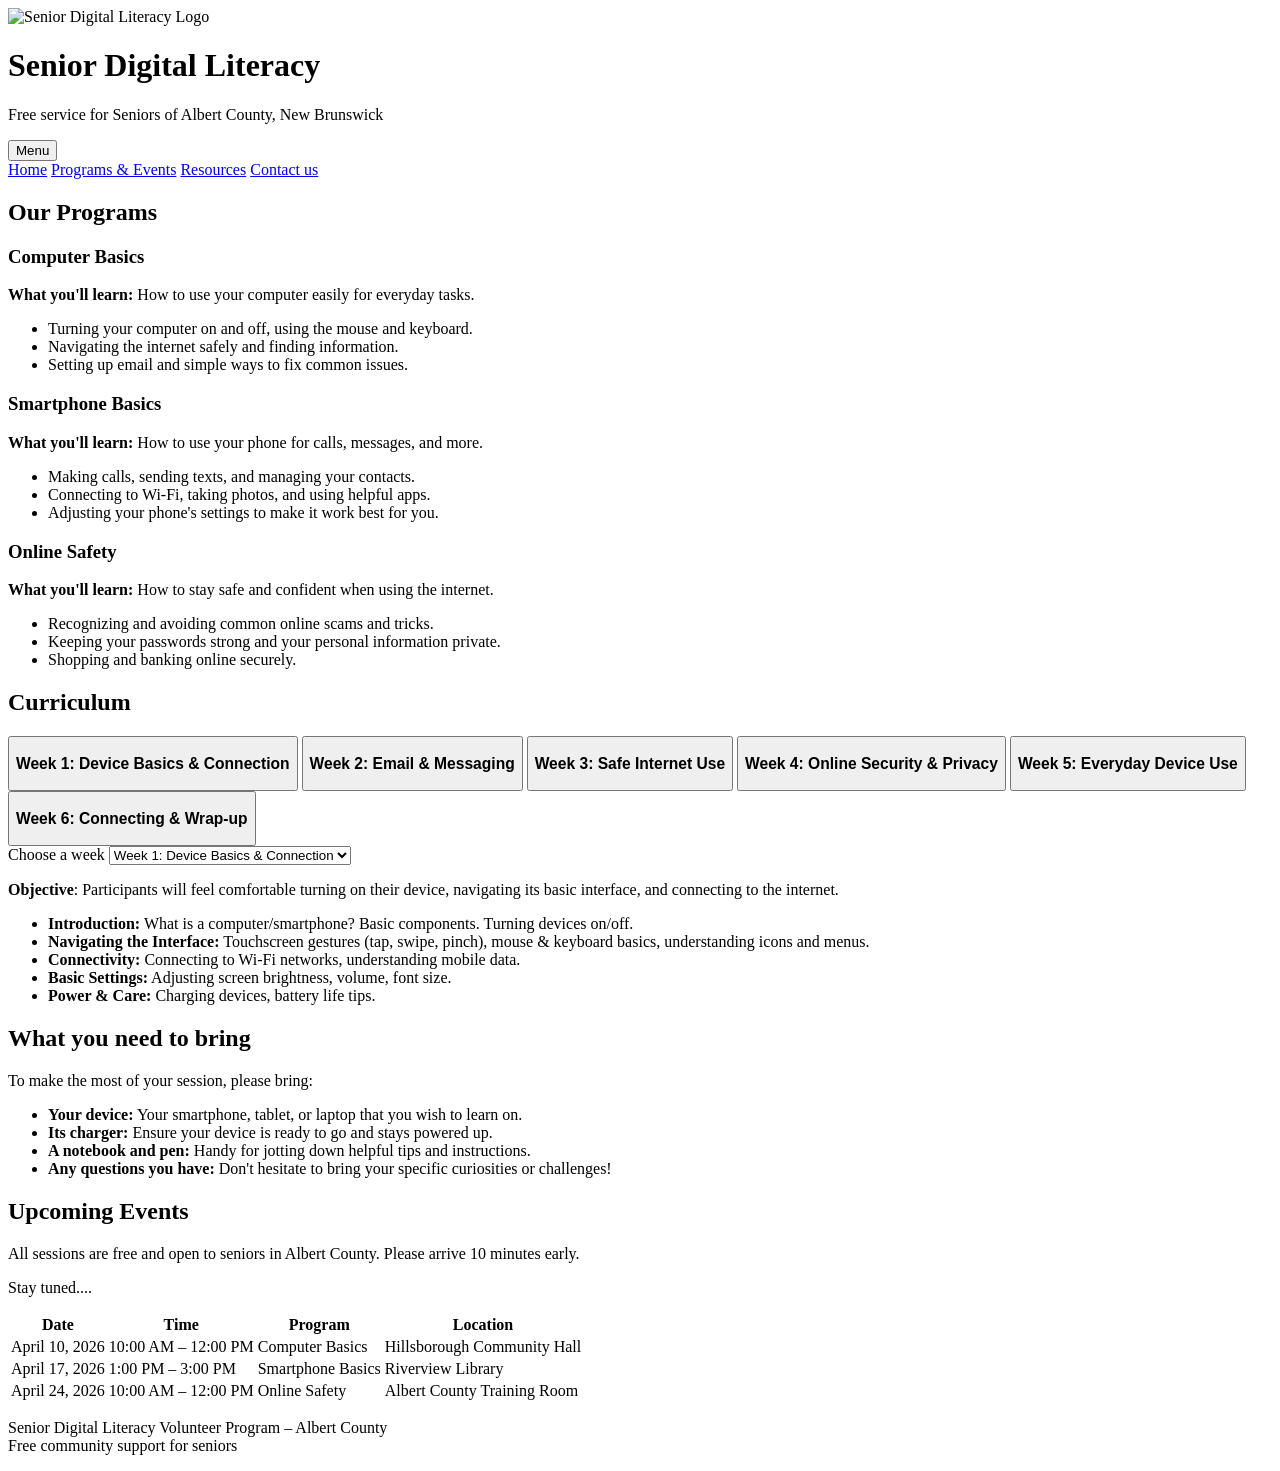
==== programs/index.html @ 71c2dc78 "test" ====
﻿<!doctype html>
<html lang="en">
<head>
    <meta charset="UTF-8" />
    <meta name="viewport" content="width=device-width, initial-scale=1.0" />
    <title>Programs & Events – Senior Digital Literacy</title>
    <meta name="description"
          content="Program details and upcoming events for Senior Digital Literacy in Albert County." />
    <link rel="stylesheet" href="assets/main.css" />
</head>
<body>
    <header>
        <div class="header-list">
            <img src="assets/logo2.png" alt="Senior Digital Literacy Logo" />
            <div class="header-hero-wrapper">
                <h1>Senior Digital Literacy</h1>
                <p> Free service for Seniors of Albert County, New Brunswick</p>

            </div>
        </div>
    </header>

    <nav class="site-nav">
        <button class="nav-toggle" type="button" aria-expanded="false" aria-controls="site-nav-links">
            <span class="nav-toggle-icon" aria-hidden="true"></span>
            <span class="nav-toggle-text">Menu</span>
        </button>
        <div id="site-nav-links" class="nav-links">
            <a href="/">Home</a>
            <a href="/programs/">Programs & Events</a>
            <a href="/resources/">Resources</a>
            <a href="/#contact">Contact us</a>
        </div>
    </nav>

    <section id="programs" role="region" aria-label="Our Programs">
        <h2>Our Programs</h2>
        <div class="program-details">
            <div id="computer-basics" class="program-card">
                <h3>Computer Basics</h3>
                <p><strong>What you'll learn:</strong> How to use your computer easily for everyday tasks.</p>
                <ul>
                    <li>Turning your computer on and off, using the mouse and keyboard.</li>
                    <li>Navigating the internet safely and finding information.</li>
                    <li>Setting up email and simple ways to fix common issues.</li>
                </ul>
            </div>

            <div id="smartphone-basics" class="program-card">
                <h3>Smartphone Basics</h3>
                <p><strong>What you'll learn:</strong> How to use your phone for calls, messages, and more.</p>
                <ul>
                    <li>Making calls, sending texts, and managing your contacts.</li>
                    <li>Connecting to Wi-Fi, taking photos, and using helpful apps.</li>
                    <li>Adjusting your phone's settings to make it work best for you.</li>
                </ul>
            </div>

            <div id="online-safety" class="program-card">
                <h3>Online Safety</h3>
                <p><strong>What you'll learn:</strong> How to stay safe and confident when using the internet.</p>
                <ul>
                    <li>Recognizing and avoiding common online scams and tricks.</li>
                    <li>Keeping your passwords strong and your personal information private.</li>
                    <li>Shopping and banking online securely.</li>
                </ul>
            </div>
        </div>
    </section>

    <section id="curriculum" role="region" aria-label="Curriculum">
        <h2>Curriculum</h2>
        <div class="curriculum-tabs" data-tabs>
            <div class="tab-list" role="tablist" aria-label="Curriculum weeks">
                <button class="tab-button" type="button" role="tab" id="tab-week-1" aria-controls="panel-week-1" aria-selected="true">
                    <h3>Week 1: Device Basics & Connection</h3>
                </button>
                <button class="tab-button" type="button" role="tab" id="tab-week-2" aria-controls="panel-week-2" aria-selected="false">
                    <h3>Week 2: Email & Messaging</h3>
                </button>
                <button class="tab-button" type="button" role="tab" id="tab-week-3" aria-controls="panel-week-3" aria-selected="false">
                    <h3>Week 3: Safe Internet Use</h3>
                </button>
                <button class="tab-button" type="button" role="tab" id="tab-week-4" aria-controls="panel-week-4" aria-selected="false">
                    <h3>Week 4: Online Security & Privacy</h3>
                </button>
                <button class="tab-button" type="button" role="tab" id="tab-week-5" aria-controls="panel-week-5" aria-selected="false">
                    <h3>Week 5: Everyday Device Use</h3>
                </button>
                <button class="tab-button" type="button" role="tab" id="tab-week-6" aria-controls="panel-week-6" aria-selected="false">
                    <h3>Week 6: Connecting & Wrap-up</h3>
                </button>
            </div>

            <label class="tab-select-label" for="curriculum-select">Choose a week</label>
            <select id="curriculum-select" class="tab-select" aria-label="Choose a week">
                <option value="panel-week-1">Week 1: Device Basics & Connection</option>
                <option value="panel-week-2">Week 2: Email & Messaging</option>
                <option value="panel-week-3">Week 3: Safe Internet Use</option>
                <option value="panel-week-4">Week 4: Online Security & Privacy</option>
                <option value="panel-week-5">Week 5: Everyday Device Use</option>
                <option value="panel-week-6">Week 6: Connecting & Wrap-up</option>
            </select>

            <div class="tab-panel" role="tabpanel" id="panel-week-1" aria-labelledby="tab-week-1">
                <p><strong>Objective</strong>: Participants will feel comfortable turning on their device, navigating its basic interface, and connecting to the internet.</p>
                <ul>
                    <li><strong>Introduction:</strong> What is a computer/smartphone? Basic components. Turning devices on/off.</li>
                    <li><strong>Navigating the Interface:</strong> Touchscreen gestures (tap, swipe, pinch), mouse & keyboard basics, understanding icons and menus.</li>
                    <li><strong>Connectivity:</strong> Connecting to Wi-Fi networks, understanding mobile data.</li>
                    <li><strong>Basic Settings:</strong> Adjusting screen brightness, volume, font size.</li>
                    <li><strong>Power & Care:</strong> Charging devices, battery life tips.</li>
                </ul>
            </div>
            <div class="tab-panel" role="tabpanel" id="panel-week-2" aria-labelledby="tab-week-2" hidden>
                <p><strong>Objective</strong>: Participants will be able to send and receive emails and messages, and manage their contacts.</p>
                <ul>
                    <li><strong>Email Basics:</strong> Setting up an email account, composing, sending, receiving, replying, forwarding.</li>
                    <li><strong>Texting (SMS/MMS):</strong> Sending and receiving text messages on a smartphone.</li>
                    <li><strong>Messaging Apps:</strong> Introduction to apps (e.g., WhatsApp), sending messages, photos, voice notes.</li>
                    <li><strong>Managing Contacts:</strong> Adding, editing, and finding contacts.</li>
                </ul>
            </div>
            <div class="tab-panel" role="tabpanel" id="panel-week-3" aria-labelledby="tab-week-3" hidden>
                <p><strong>Objective</strong>: Participants will be able to navigate the internet to find information and understand the importance of online safety.</p>
                <ul>
                    <li><strong>What is the Internet?:</strong> How to open and use a web browser.</li>
                    <li><strong>Searching for Information:</strong> Using search engines (e.g., Google), effective search terms.</li>
                    <li><strong>Understanding Websites:</strong> Identifying reliable sources, recognizing different types of websites.</li>
                    <li><strong>Introduction to Online Safety:</strong> Why safety is crucial, understanding basic risks.</li>
                </ul>
            </div>
            <div class="tab-panel" role="tabpanel" id="panel-week-4" aria-labelledby="tab-week-4" hidden>
                <p><strong>Objective</strong>: Participants will be equipped to identify common online threats and take steps to protect their personal information.</p>
                <ul>
                    <li><strong>Recognizing Common Scams:</strong> Phishing emails, suspicious phone calls, fake links.</li>
                    <li><strong>Strong Passwords:</strong> Creating and managing secure passwords.</li>
                    <li><strong>Online Privacy:</strong> Understanding what information you share, basic privacy settings.</li>
                    <li><strong>Secure Online Transactions:</strong> Safe practices for online banking and shopping.</li>
                </ul>
            </div>
            <div class="tab-panel" role="tabpanel" id="panel-week-5" aria-labelledby="tab-week-5" hidden>
                <p><strong>Objective</strong>: Participants will be able to use their devices for practical tasks like managing photos, getting directions, and finding information.</p>
                <ul>
                    <li><strong>Photos & Videos:</strong> Taking, viewing, organizing, and deleting media.</li>
                    <li><strong>Maps & Navigation:</strong> Using map applications to find locations and get directions.</li>
                    <li><strong>Accessing Information:</strong> Reading news, checking weather, finding local services online.</li>
                    <li><strong>Introduction to Apps:</strong> What are apps? How to download and uninstall them safely from app stores.</li>
                </ul>
            </div>
            <div class="tab-panel" role="tabpanel" id="panel-week-6" aria-labelledby="tab-week-6" hidden>
                <p><strong>Objective</strong>: Participants will be able to connect with others via video calls, feel more confident troubleshooting basic issues, and know where to find further resources.</p>
                <ul>
                    <li><strong>Video Calls:</strong> Using platforms like WhatsApp, FaceTime, or Facebook Messenger to connect with family and friends.</li>
                    <li><strong>Review & Consolidation:</strong> Recap of key skills learned throughout the course.</li>
                    <li><strong>Troubleshooting Common Issues:</strong> Simple fixes for slow devices, frozen apps, connectivity problems.</li>
                    <li><strong>Useful Online Resources:</strong> Exploring helpful websites for hobbies, health, etc.</li>
                    <li><strong>Course Wrap-up:</strong> Open Q&A, certificate presentation, and encouragement for continued learning.</li>
                </ul>
            </div>
        </div>
    </section>

    <section id="whatToBring" role="region" aria-label="What you need to bring">
        <h2>What you need to bring</h2>
        <p>   To make the most of your session, please bring:</p>
        <ul>
            <li> <strong>Your device:</strong> Your smartphone, tablet, or laptop that you wish to learn on.</li>
            <li>
                <strong>
                    Its charger:
                </strong> Ensure your device is ready to go and stays powered up.
            </li>
            <li>
                <strong>
                    A notebook and pen:
                </strong> Handy for jotting down helpful tips and instructions.
            </li>
            <li> <strong>    Any questions you have:</strong> Don't hesitate to bring your specific curiosities or challenges!</li>
        </ul>
    </section>

    <section id="events" role="region" aria-label="Upcoming Events">
        <h2>Upcoming Events</h2>
        <p>All sessions are free and open to seniors in Albert County. Please arrive 10 minutes early.</p>
        <p>Stay tuned....</p>

        <table class="events-table">
            <thead>
                <tr>
                    <th>Date</th>
                    <th>Time</th>
                    <th>Program</th>
                    <th>Location</th>
                </tr>
            </thead>
            <tbody>
                <tr>
                    <td>April 10, 2026</td>
                    <td>10:00 AM – 12:00 PM</td>
                    <td>Computer Basics</td>
                    <td>Hillsborough Community Hall</td>
                </tr>
                <tr>
                    <td>April 17, 2026</td>
                    <td>1:00 PM – 3:00 PM</td>
                    <td>Smartphone Basics</td>
                    <td>Riverview Library</td>
                </tr>
                <tr>
                    <td>April 24, 2026</td>
                    <td>10:00 AM – 12:00 PM</td>
                    <td>Online Safety</td>
                    <td>Albert County Training Room</td>
                </tr>
            </tbody>
        </table>
    </section>

    <footer>
        <p>
            Senior Digital Literacy Volunteer Program – Albert County<br />
            Free community support for seniors
        </p>
    </footer>
    <script src="assets/programs.js"></script>

</body>
</html>
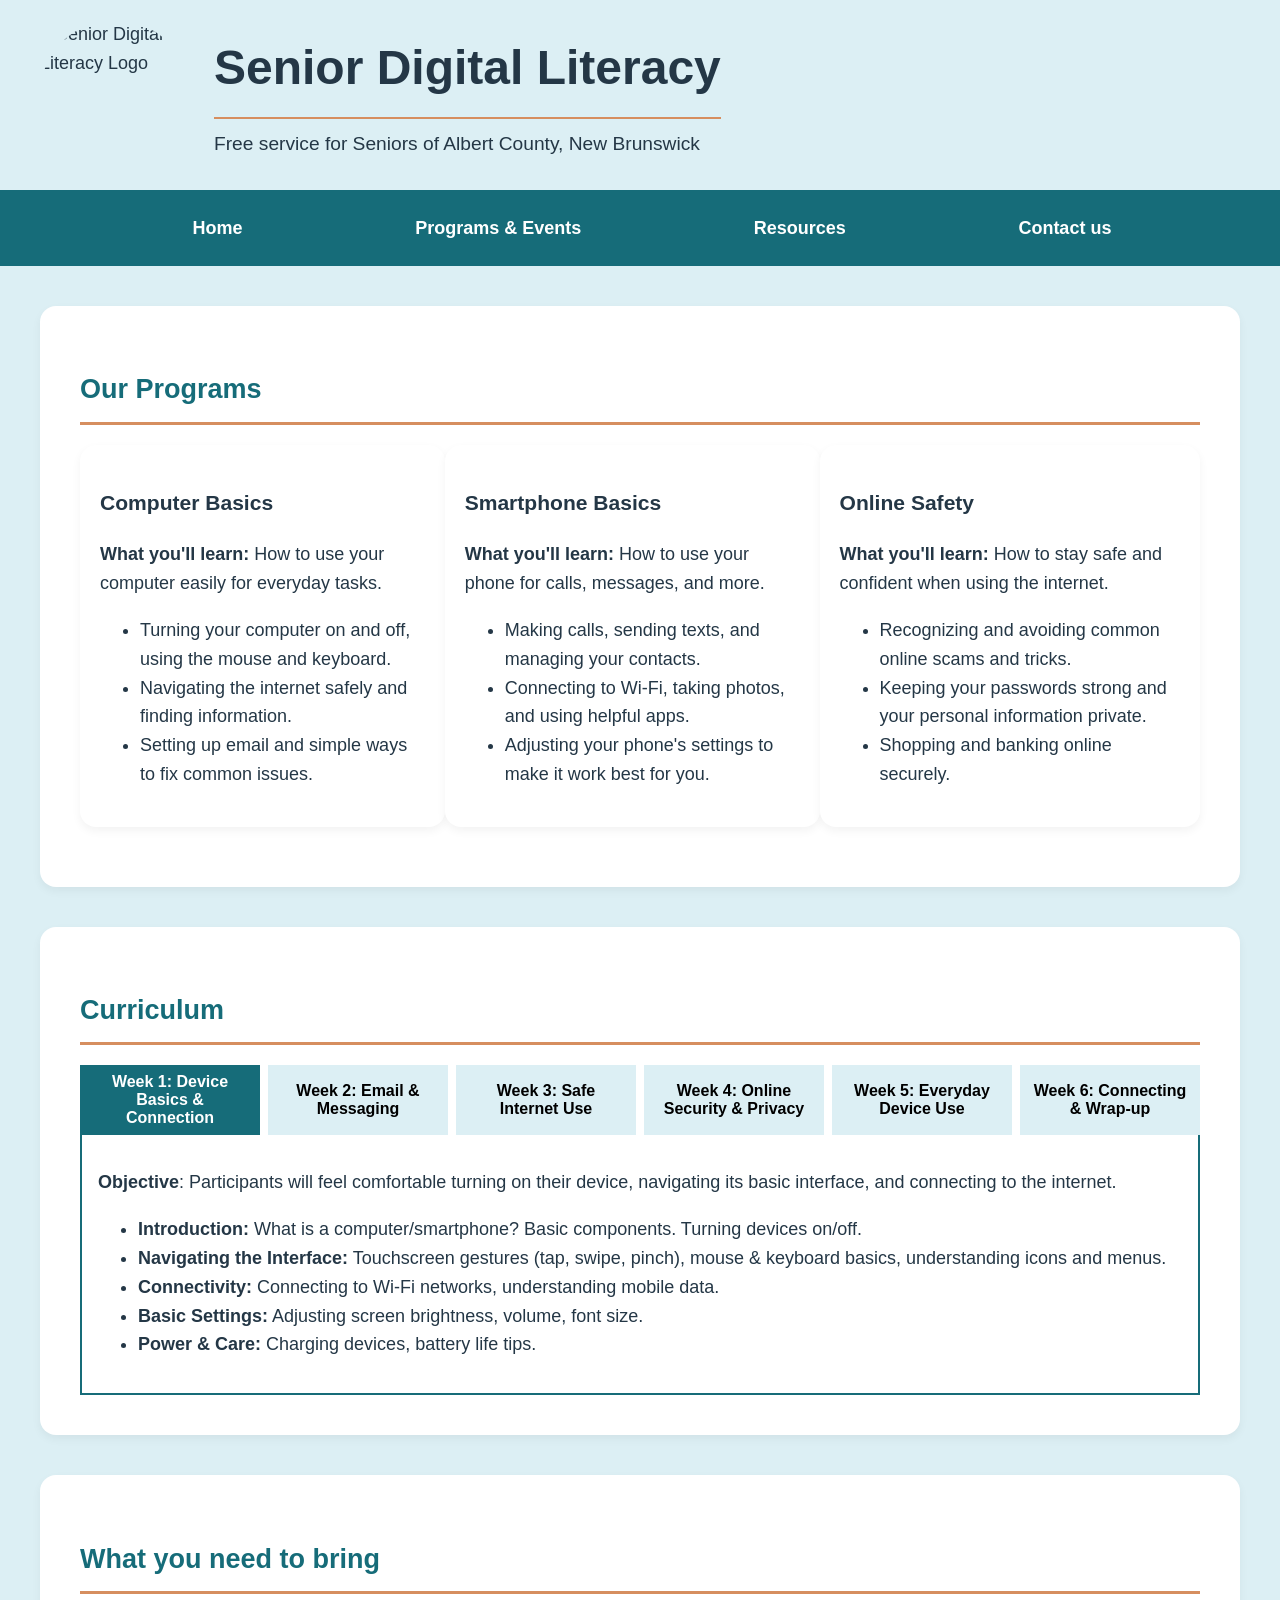
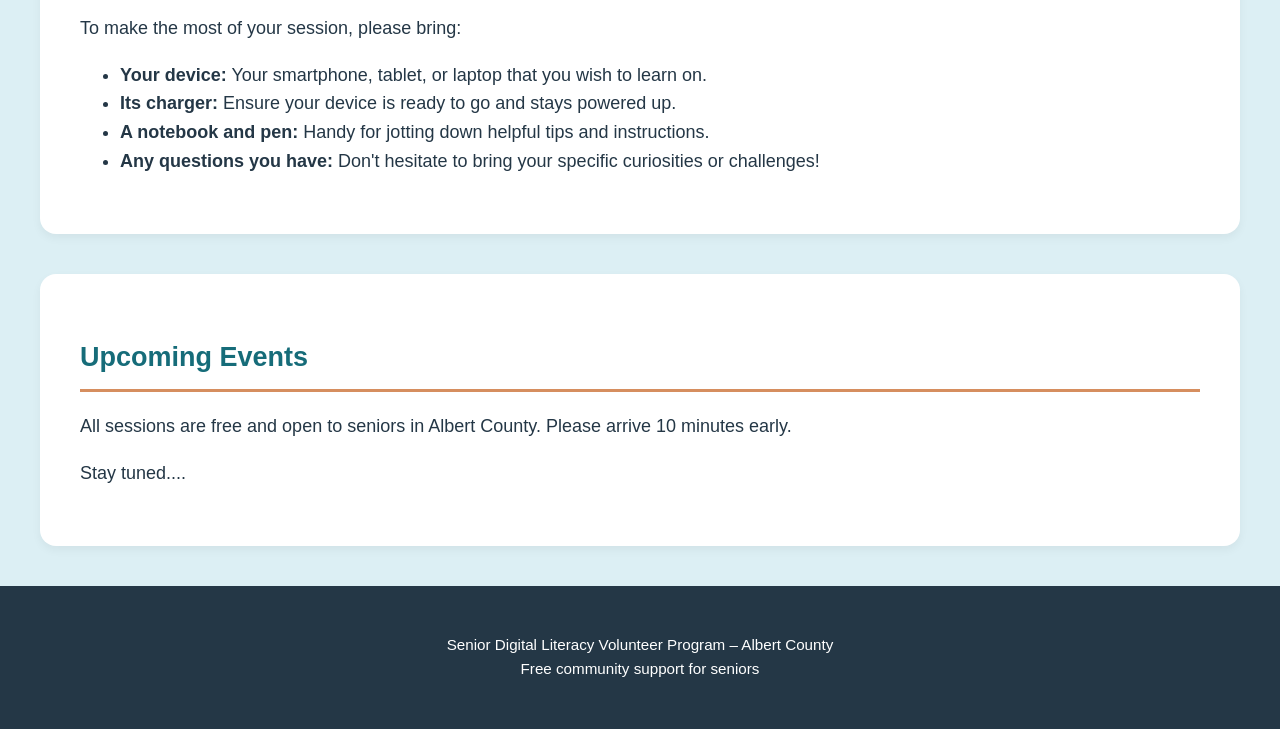
==== commit b943f9d5: "fixing styling" ====
--- a/programs/index.html
+++ b/programs/index.html
@@ -6,7 +6,7 @@
     <title>Programs & Events – Senior Digital Literacy</title>
     <meta name="description"
           content="Program details and upcoming events for Senior Digital Literacy in Albert County." />
-    <link rel="stylesheet" href="assets/main.css" />
+    <link rel="stylesheet" href="/assets/main.css" />
 </head>
 <body>
     <header>
@@ -26,10 +26,10 @@
             <span class="nav-toggle-text">Menu</span>
         </button>
         <div id="site-nav-links" class="nav-links">
-            <a href="/">Home</a>
-            <a href="/programs/">Programs & Events</a>
-            <a href="/resources/">Resources</a>
-            <a href="/#contact">Contact us</a>
+            <a href="../">Home</a>
+            <a href="../programs/">Programs & Events</a>
+            <a href="../resources/">Resources</a>
+            <a href="../#contact">Contact us</a>
         </div>
     </nav>
 
--- a/assets/main.css
+++ b/assets/main.css
@@ -0,0 +1,718 @@
+/* ==========================================================================
+   Root Variables
+   ========================================================================== */
+:root {
+  --accent-green: #4aa389; /* accesible green */
+  --accent-peach: #d68e5f; /* accessible peach */
+  --dark-text: #243746;
+  --light-bg: #dceff4;
+  --primary: #166c79; /* accessible teal for white background */
+  --white: #ffffff;
+}
+
+/* ==========================================================================
+   Base / Reset
+   ========================================================================== */
+* {
+  box-sizing: border-box;
+}
+
+body {
+  background-color: var(--light-bg)!important;
+  color: var(--dark-text)!important;
+  font-family: "Segoe UI", Tahoma, Geneva, Verdana, sans-serif;
+  font-size: 18px!important;
+  line-height: 1.6;
+  margin: 0;
+}
+
+/* ==========================================================================
+   Header
+   ========================================================================== */
+header {
+  align-items: center;
+  box-shadow: 0 2px 6px rgba(0, 0, 0, 0.05);
+  display: flex;
+  gap: 1.5rem;
+  padding: 20px 40px;
+}
+
+header h1 {
+  font-size: 48px;
+  margin: 0;
+}
+
+header img {
+  border-radius: 50%;
+  height: 150px;
+  width: 150px;
+}
+
+.header-hero-wrapper {
+  display: flex;
+  flex-direction: column;
+  justify-content: center;
+}
+
+.header-list {
+  align-items: center;
+  display: flex;
+  gap: 1.5rem;
+}
+
+  .header-list p {
+    border-top: 2px solid var(--accent-peach);
+    color: var(--dark-text);
+    font-size: 1.2rem;
+    margin: 0;
+    margin-top: 10px;
+    padding-top: 10px;
+  }
+
+/* ==========================================================================
+   Navigation
+   ========================================================================== */
+nav {
+  background: var(--primary);
+  padding: 1rem;
+  text-align: left;
+  padding-left: 40px;
+
+}
+
+.nav-links {
+  display: grid;
+  grid-template-columns: repeat(4, auto);
+  column-gap: 20px;
+  justify-content: space-evenly;
+}
+
+.nav-toggle {
+  align-items: center;
+  background: transparent !important;
+  border: 2px solid var(--accent-peach);
+  color: var(--white);
+  display: none;
+  font-weight: bold;
+  gap: 0.5rem;
+  margin: 0;
+  padding: 0.4rem 0.75rem;
+}
+
+.nav-toggle-icon {
+  background: var(--white);
+  display: inline-block;
+  height: 2px;
+  position: relative;
+  width: 24px;
+}
+
+.nav-toggle-icon::before,
+.nav-toggle-icon::after {
+  background: var(--white);
+  content: "";
+  height: 2px;
+  left: 0;
+  position: absolute;
+  width: 24px;
+}
+
+.nav-toggle-icon::before {
+  top: -7px;
+}
+
+.nav-toggle-icon::after {
+  top: 7px;
+}
+
+nav a {
+  color: var(--white);
+  font-weight: bold;
+  text-decoration: none;
+  min-width: 44px;
+  min-height: 44px;
+  display: inline-flex;
+  align-items: center;
+}
+nav a:hover {
+  text-decoration: underline;
+}
+
+/* ==========================================================================
+   Hero
+   ========================================================================== */
+.hero {
+  background: var(--white);
+  border: 2px solid var(--bs-gray-200);
+  border-radius: 16px;
+  box-shadow: 0 4px 10px rgba(0, 0, 0, 0.05);
+  display: grid;
+  grid-template-columns: repeat(2, auto);
+  column-gap: 20px;
+  text-align: center;
+  margin: 40px;
+}
+
+  .hero div:not(:first-of-type) {
+    padding: 40px;
+    text-align: left;
+    width: auto;
+  }
+
+  .hero h2 {
+    font-size: 36px;
+    margin-bottom: 1rem;
+  }
+
+  .hero img {
+    position: relative;
+    margin: 20px;
+    border-radius: 16px;
+  }
+
+/* ==========================================================================
+   Buttons
+   ========================================================================== */
+.button,
+button.button,
+input.button,
+a.button {
+  background: var(--primary);
+  color: var(--white);
+  padding: 0.75rem 1.25rem;
+  border-radius: 6px;
+  border: none;
+  font-weight: 600;
+  -webkit-text-decoration: none;
+  text-decoration: none;
+}
+
+  .button.secondary {
+    background: var(--accent-green);
+    color: var(--white);
+  }
+
+/* ==========================================================================
+   Cards
+   ========================================================================== */
+.cards {
+  display: grid;
+  gap: 1.5rem;
+  grid-template-columns: repeat(3, 1fr);
+  margin-top: 2rem;
+}
+
+.card-box {
+  background: var(--white);
+  border: 3px solid var(--bs-gray-200);
+  border-radius: 16px;
+  box-shadow: 0 4px 10px rgba(0, 0, 0, 0.05);
+  display: flex;
+  flex-direction: column;
+  padding: 2rem;
+  align-items: flex-start;
+}
+
+.card-box > div:first-child {
+  flex: 1;
+}
+
+.card-box > div:last-child {
+  flex: 1;
+}
+
+.card-box h3, .modal-title h5 {
+  color: var(--primary);
+  margin-top: 0;
+}
+
+.card-box img {
+  object-fit: contain;
+  height: auto;
+  width: 100%;
+}
+
+.card-box button {
+  background-color: var(--primary);
+  border: none;
+  border-radius: 8px;
+  color: var(--white);
+  margin-top: 1rem;
+  padding: 0.5rem 1rem;
+}
+
+  .card-box button:hover,
+  .button:hover {
+    background-color: var(--light-bg);
+    border: 1px solid var(--accent-peach);
+    color: var(--primary);
+    cursor: pointer;
+  }
+
+/* ==========================================================================
+   Contact / Social
+   ========================================================================== */
+.contact {
+  margin: auto;
+}
+
+  .contact > div:not(.social):not(.contact-box) {
+    align-items: flex-start;
+    display: grid;
+    gap: 40px;
+    grid-template-columns: 1fr 1fr;
+    padding: 40px;
+    width: 100%;
+  }
+
+.contact section #contact {
+  grid-column: 1 / 2;
+  margin: 0;
+  padding: 30px;
+}
+
+.contact section #volunteer {
+  grid-column: 2 / 3;
+  margin: 0;
+  padding: 30px;
+}
+
+.contact svg {
+  fill: var(--primary);
+  height: 40px;
+  margin-right: 10px;
+  vertical-align: middle;
+  width: 40px;
+}
+
+.contact-box {
+  display: block;
+}
+
+.contact-box .button {
+  margin-top: 0;
+}
+.social {
+  margin: 0 0 20px 0 !important;
+}
+
+/* ==========================================================================
+   Footer
+   ========================================================================== */
+footer {
+  background: var(--dark-text);
+  color: var(--white);
+  font-size: 0.95rem;
+  padding: 2rem 1.5rem;
+  text-align: center;
+}
+
+/* ==========================================================================
+   Quote
+   ========================================================================== */
+.quote {
+  text-align: center;
+  font-size: 1.5rem;
+}
+
+/* ==========================================================================
+   Sections
+   ========================================================================== */
+section:not(#contact):not(#volunteer):not(.contact):not(.hero):not(.quote) {
+  margin: 40px;
+  padding: 40px;
+  border: 2px solid var(--bs-gray-200);
+  border-radius: 16px;
+  box-shadow: 0 4px 10px rgba(0, 0, 0, 0.05);
+  background: var(--white);
+}
+
+section h2:not(.hero h2) {
+  border-bottom: 3px solid var(--accent-peach);
+  padding-bottom: 10px;
+  margin-bottom: 20px;
+  color: var(--primary);
+}
+
+/* ==========================================================================
+   Layout Helpers
+   ========================================================================== */
+.flex-box {
+  display: flex;
+  flex-direction: column;
+  justify-content: space-between;
+  margin-left: 20px;
+  align-items: flex-start;
+}
+
+.program-details {
+  display: flex;
+  flex-direction: row;
+  justify-content: space-evenly;
+}
+
+.program-card {
+  background: var(--white);
+  border: 2px solid var(--bs-gray-200);
+  border-radius: 16px;
+  box-shadow: 0 4px 10px rgba(0, 0, 0, 0.05);
+  margin-bottom: 20px;
+  padding: 20px;
+}
+
+/* ==========================================================================
+   Tables
+   ========================================================================== */
+.events-table {
+  border-collapse: collapse;
+  width: 100%;
+  display:none;
+}
+
+.events-table th,
+.events-table td {
+  border-bottom: 1px solid var(--bs-gray-200);
+  padding: 12px 10px;
+  text-align: left;
+}
+
+.events-table th {
+  color: var(--primary);
+  font-weight: bold;
+}
+
+/* ==========================================================================
+   Modal
+   ========================================================================== */
+.modal-header .btn-close {
+  background: var(--primary);
+  border: none;
+  font-size: 1.5rem;
+  line-height: 1;
+  color: var(--white);
+}
+
+/* ==========================================================================
+   Forms
+   ========================================================================== */
+form {
+  display: flex;
+  flex-direction: column;
+  gap: 15px;
+  margin: 40px;
+}
+
+form input, textarea {
+  border: 1px solid var(--bs-gray-200) !important;
+  border-radius: 8px !important;
+  padding: 10px !important;
+  width: 100%;
+  background-color: var( --light-bg) !important;
+}
+.curriculum-tabs {
+  margin-top: 1rem;
+}
+
+  .curriculum-tabs .tab-list {
+    display: grid;
+    grid-template-columns: repeat(6, 1fr);
+    gap: 0.5rem;
+    flex-wrap: wrap;
+  }
+
+  .curriculum-tabs .tab-button {
+    background: var(--light-bg);
+    border: 1px solid var(--bs-gray-200);
+    padding: 0.5rem 0.75rem;
+    cursor: pointer;
+  }
+
+    .curriculum-tabs .tab-button h3 {
+      margin: 0;
+      font-size: 1rem;
+    }
+
+    .curriculum-tabs .tab-button[aria-selected="true"] {
+      color: var(--white);
+      background: var(--primary);
+      box-shadow: inset 0 -2px 0 var(--primary);
+    }
+
+  .curriculum-tabs .tab-panel {
+    border-bottom: 2px solid var(--primary);
+    border-left: 2px solid var(--primary);
+    border-right: 2px solid var(--primary);
+    padding: 1rem;
+    margin-top: -1px;
+  }
+
+  .curriculum-tabs .tab-select-label,
+  .curriculum-tabs .tab-select {
+    display: none;
+  }
+
+/* ==========================================================================
+   Responsive (<= 900px)
+   ========================================================================== */
+@media (min-width:768px) and (max-width: 900px) {
+  header {
+    flex-direction: column;
+    text-align: center;
+  }
+
+  .hero {
+    flex-direction: column;
+  }
+
+    .hero div:not(:first-of-type) {
+      margin: unset;
+      width: 100%;
+    }
+
+  .contact-box {
+    display: block !important;
+  }
+
+  .cards {
+    grid-template-columns: 1fr;
+    grid-template-rows: auto auto auto;
+  }
+
+  .card-box {
+    flex-direction: row;
+    display: grid;
+    grid-template-columns: repeat(2, 1fr);
+  }
+
+    .card-box > div:first-child,
+    .card-box > div:last-child {
+      flex: 0 0 auto;
+    }
+
+    .card-box img {
+      height: auto;
+    }
+
+  .contact section #contact,
+  .contact section #volunteer {
+    grid-column: auto;
+  }
+
+  .events-table,
+  .events-table thead,
+  .events-table tbody,
+  .events-table th,
+  .events-table td,
+  .events-table tr {
+    display: none;
+  }
+
+    .events-table thead {
+      display: none;
+    }
+
+    .events-table tr {
+      background: var(--white);
+      border: 1px solid var(--bs-gray-200);
+      border-radius: 12px;
+      margin-bottom: 16px;
+      padding: 10px;
+    }
+
+    .events-table td {
+      border: none;
+      padding: 6px 0;
+    }
+
+      .events-table td::before {
+        color: var(--primary);
+        content: attr(data-label);
+        display: block;
+        font-weight: bold;
+        margin-bottom: 2px;
+      }
+
+  .program-details {
+    flex-direction: column;
+    padding: 0;
+  }
+
+  .program-card {
+    margin-bottom: 0;
+    padding: 0;
+  }
+}
+
+  /* ==========================================================================
+   Responsive (<= 767.98px)
+   ========================================================================== */
+  @media (max-width: 767.98px) {
+    .header-list {
+      flex-direction: column;
+      text-align: center;
+    }
+
+    .hero {
+      align-items: center;
+      border-radius: unset;
+      margin: unset;
+      margin-bottom: 40px;
+      flex-direction: column;
+    }
+
+
+    section:not(#contact):not(#volunteer):not(.contact):not(.hero):not(.quote) {
+      margin: unset;
+      margin-bottom: 40px;
+      padding: 20px;
+    }
+
+    .hero h2 {
+      font-size: 2rem;
+      margin-bottom: 1rem;
+    }
+
+    .hero div:not(:first-of-type) {
+      margin: unset;
+      width: 100%;
+    }
+
+    header img {
+      border-radius: unset;
+    }
+
+    #about h5 {
+      margin-top: 20px;
+    }
+
+    #about,
+    #services {
+      margin: 40px 20px 0 20px;
+    }
+
+    .contact {
+      padding: 20px;
+    }
+
+      .contact > div:not(.social):not(.contact-box) {
+        grid-template-columns: 1fr;
+        margin: unset !important;
+        padding: unset !important;
+        gap: 20px !important;
+      }
+
+    .contact-box {
+      margin: unset !important;
+      display: block !important;
+    }
+
+      .contact-box div {
+        display: block !important;
+        margin: 0 0 20px 0 !important;
+      }
+
+    .cards {
+      grid-template-columns: 1fr;
+    }
+
+    .card-box {
+      flex-direction: column;
+    }
+
+      .card-box > div:first-child,
+      .card-box > div:last-child {
+        flex: 0 0 auto;
+      }
+
+      .card-box img {
+        height: auto;
+      }
+
+    .events-table,
+    .events-table thead,
+    .events-table tbody,
+    .events-table th,
+    .events-table td,
+    .events-table tr {
+      display: none;
+    }
+
+      .events-table thead {
+        display: none;
+      }
+
+    .program-details {
+      flex-direction: column;
+      padding: 0;
+    }
+
+    .program-card {
+      margin-bottom: 0;
+      padding: 0;
+    }
+
+    .events-table tr {
+      background: var(--white);
+      border: 1px solid var(--bs-gray-200);
+      border-radius: 12px;
+      margin-bottom: 16px;
+      padding: 10px;
+    }
+
+    .events-table td {
+      border: none;
+      padding: 6px 0;
+    }
+
+      .events-table td::before {
+        color: var(--primary);
+        content: attr(data-label);
+        display: block;
+        font-weight: bold;
+        margin-bottom: 2px;
+      }
+
+    nav {
+      padding-left: 1rem;
+    }
+
+    .nav-toggle {
+      display: inline-flex !important;
+    }
+
+    .nav-links {
+      display: none;
+      flex-direction: column;
+      align-items: flex-start;
+      padding-top: 1rem;
+    }
+
+    nav.is-open .nav-links {
+      display: flex;
+    }
+
+    nav a {
+      margin: 0.5rem 0;
+    }
+
+    .curriculum-tabs .tab-list {
+      display: none;
+    }
+
+    .curriculum-tabs .tab-select-label,
+    .curriculum-tabs .tab-select {
+      display: flex;
+      padding: 20px;
+      font-size: 16px;
+      white-space:break-spaces
+    }
+
+    .curriculum-tabs .tab-select {
+      width: 100%;
+      margin-bottom: 1rem;
+    }
+
+    .curriculum-tabs .tab-panel {
+      margin-top: 0;
+    }
+  }
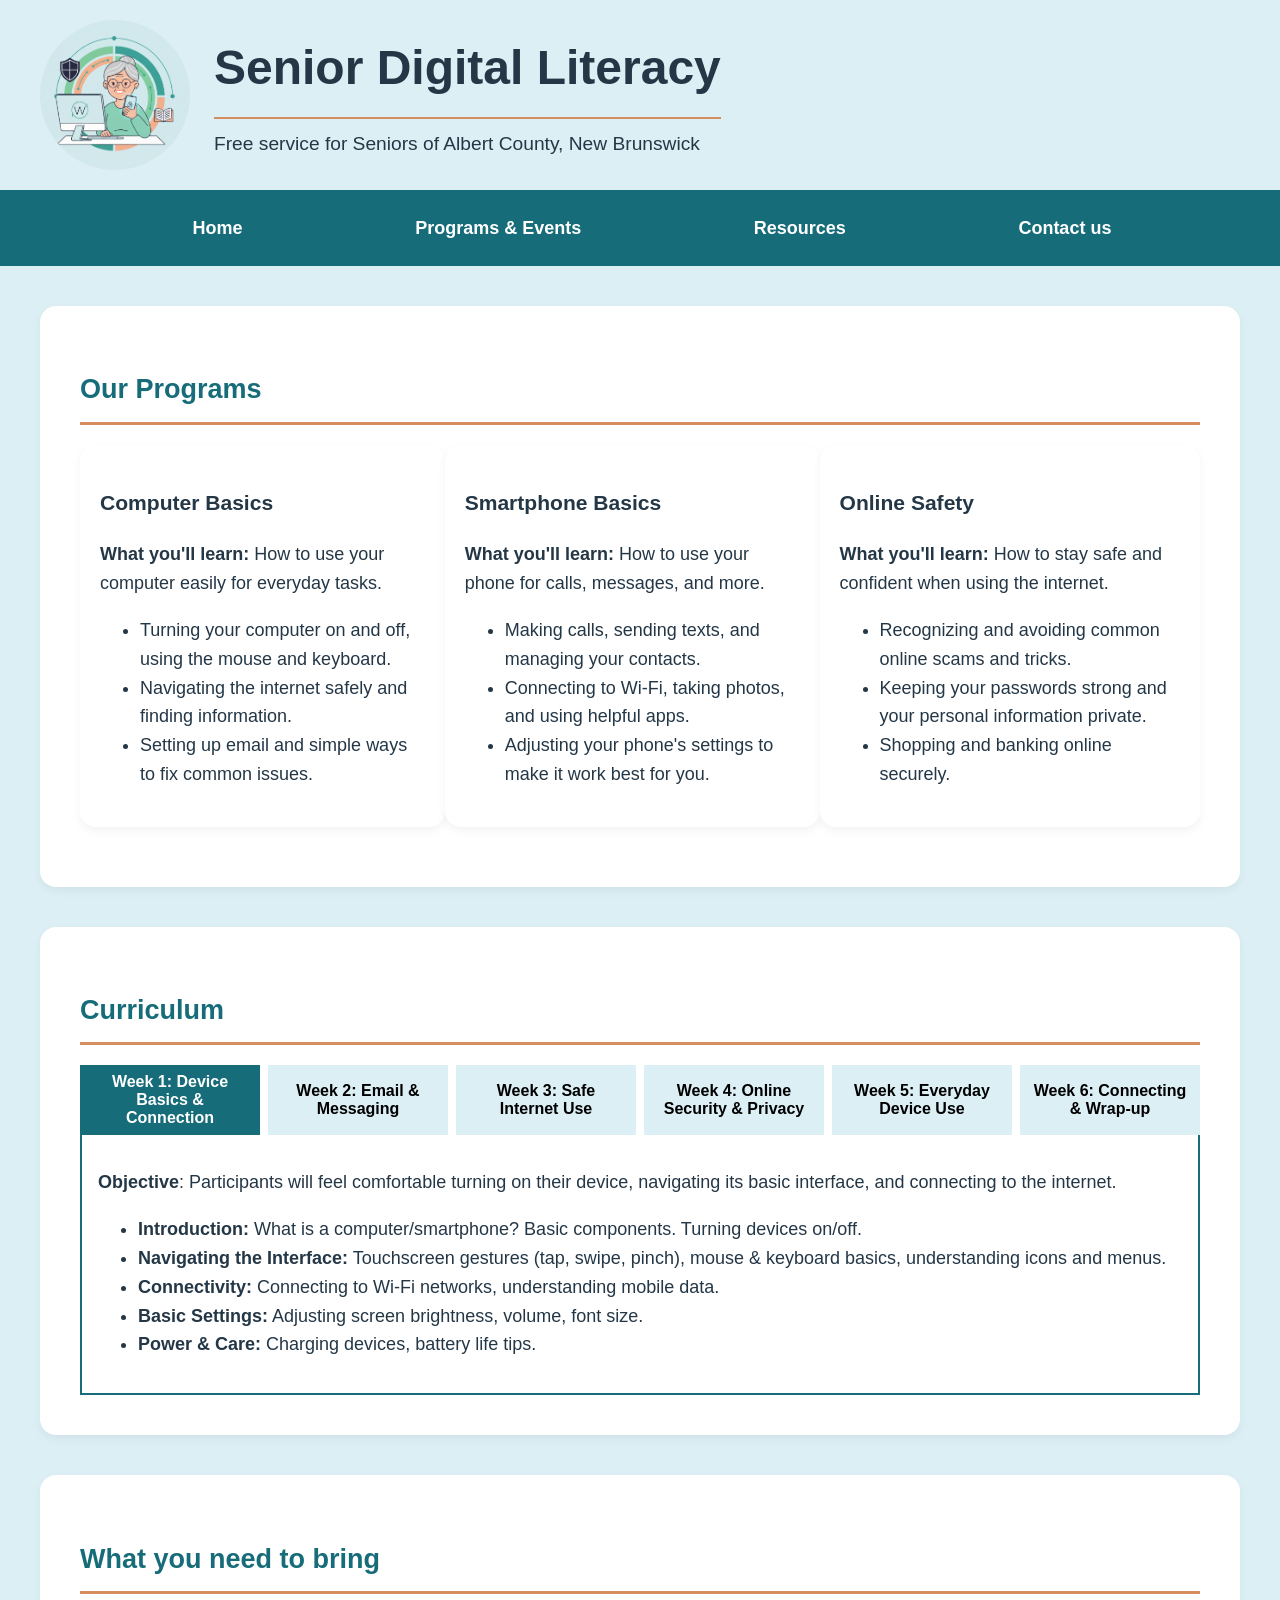
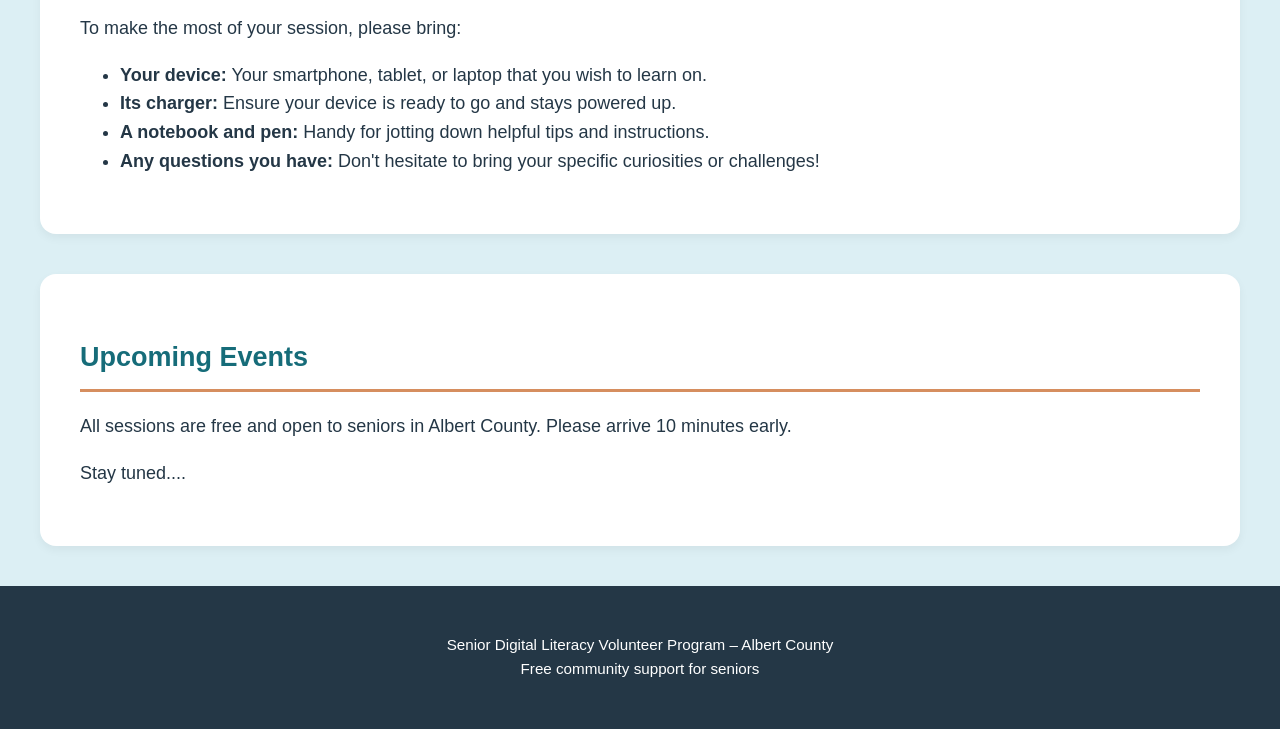
==== commit 6f3436be: "fixing indec files" ====
--- a/programs/index.html
+++ b/programs/index.html
@@ -11,7 +11,7 @@
 <body>
     <header>
         <div class="header-list">
-            <img src="assets/logo2.png" alt="Senior Digital Literacy Logo" />
+            <img src="/assets/logo2.png" alt="Senior Digital Literacy Logo" />
             <div class="header-hero-wrapper">
                 <h1>Senior Digital Literacy</h1>
                 <p> Free service for Seniors of Albert County, New Brunswick</p>
@@ -223,7 +223,7 @@
             Free community support for seniors
         </p>
     </footer>
-    <script src="assets/programs.js"></script>
+    <script src="/assets/programs.js"></script>
 
 </body>
 </html>
